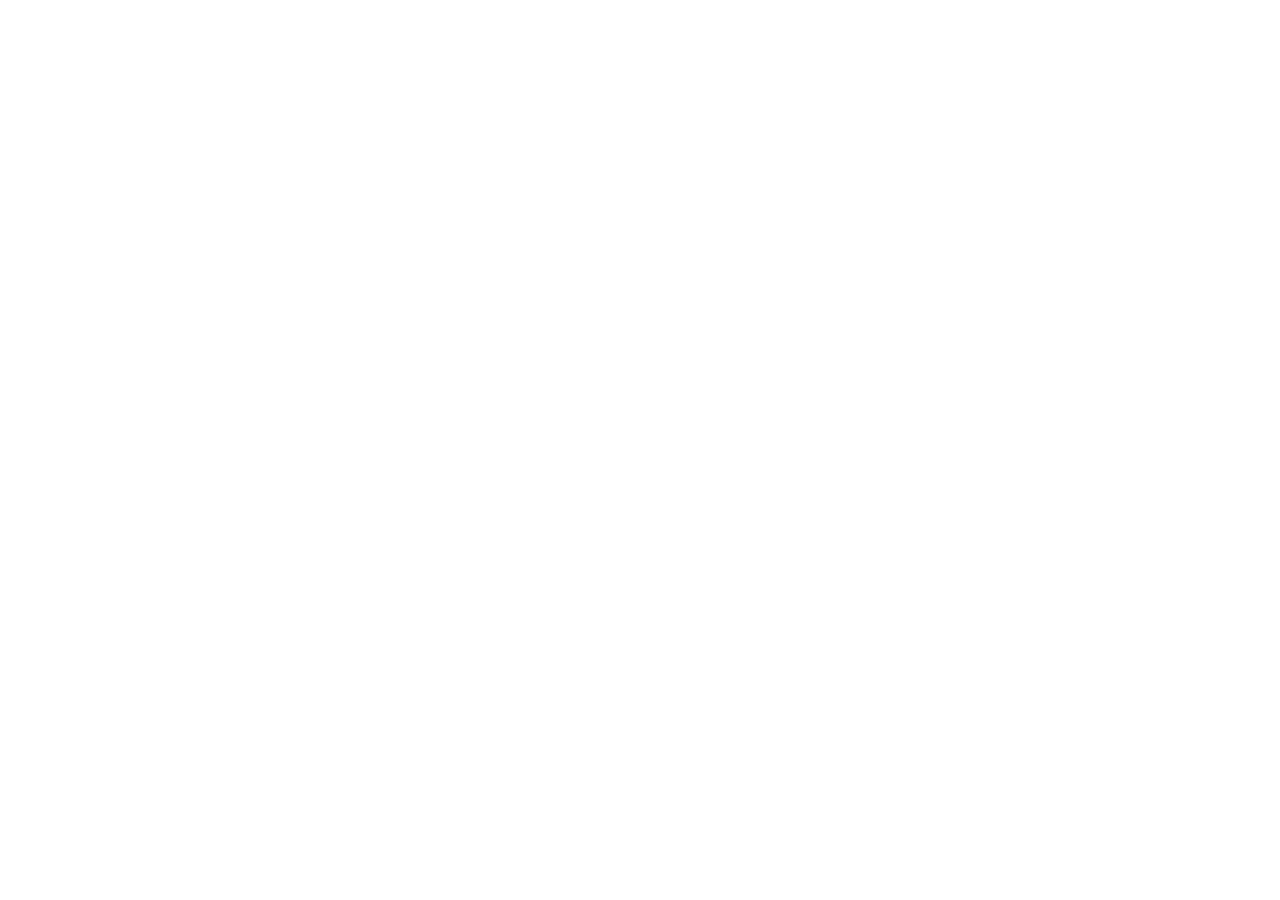
==== contato.html @ d496a8e2 "Atualizações do site, novo css, criação de outras páginas, adicionando o script.js e o comentarios.j" ====
<!DOCTYPE html>
<html lang="pt-BR">
<head>
    <meta charset="UTF-8">
    <meta name="viewport" content="width=device-width, initial-scale=1.0">
    <title>Gabriel Ensina | Contatos</title>
    <link href="https://cdn.jsdelivr.net/npm/bootstrap@5.3.0/dist/css/bootstrap.min.css" rel="stylesheet">
    <link href="https://cdnjs.cloudflare.com/ajax/libs/font-awesome/6.0.0/css/all.min.css" rel="stylesheet">
    <link href="https://fonts.googleapis.com/css2?family=Roboto:wght@400;500;700&display=swap" rel="stylesheet">
    <link rel="stylesheet" href="styles.css">
</head>
<body>

</body>
</html>
---- styles.css ----
:root {
    --primaria: #133555;
    --secundaria: #112b63;
    --destaque: #ffc107;
    --claro: #f9f9f9;
    --escuro: #121212;
}

body {
    font-family: 'Roboto', sans-serif;
    background: linear-gradient(170deg, var(--primaria), var(--secundaria));
    color: var(--claro);
    overflow-x: hidden;
}

/* Menu superior */
.navbar {
    background-color: var(--primaria);
    opacity: 0.95;
    min-height: 80px;
}
.nav-link {
    color: var(--claro) !important;
    font-weight: 500;
    transition: color 0.3s ease;
}
.nav-link:hover {
    color: var(--destaque) !important;
}

/* Banner principal */
.hero{
    height: 35vh;
    background-size: cover;
    background-position: center;
    background-attachment: fixed;
}

/* Botões */
.btn-warning, .btn-warning:hover, .btn-warning:focus, .btn-warning:active {
    background-color: var(--destaque);
    color: var(--secundaria);
    width: 200px;
}
.btn-warning:hover{
    background-color: #fcd45c;
}
.btn-azul:hover, .btn-azul:focus, .btn-azul:active, .btn-azul:active:focus, .btn-azul:active:hover {
    background-color: var(--primaria);
    border-color: var(--primaria);
}

/* Seção de conteúdos */
.topic-card {
    transition: all 0.3s ease;
    border-radius: 15px;
}
.topic-card:hover {
    transform: translateY(-10px);
    background-color: var(--destaque);
}
.topic-card:hover h3, .topic-card:hover p, .topic-card:hover .icon-box {
    color: var(--secundaria);
}
.icon-box {
    font-size: 2.5rem;
    color: var(--primaria);
}

/* Estilo de títulos */
.section-title {
    font-weight: 700;
    position: relative;
    padding-bottom: 10px;
    margin-bottom: 20px;
}
.section-title::after {
    content: '';
    position: absolute;
    bottom: 0;
    left: 50%;
    transform: translateX(-50%);
    width: 60px;
    height: 4px;
    background-color: var(--destaque);
    border-radius: 2px;
}

/* Foto do Gabriel */
.profile-img {
    max-width: 300px;
    height: auto;
    border: 4px solid var(--destaque);
}

/* Ajustes Responsivos */
@media (max-width: 991px) {
    .hero { height: 25vh; margin-bottom: 20px;}
    .topic-card { margin-bottom: 20px; }
    .navbar-collapse {
        background-color: var(--primaria);
        padding: 20px 10px;
    }
    .navbar .container {
        display: flex !important;
        flex-direction: row !important;
        justify-content: space-between !important;
        align-items: center !important;
    }
    .nav-item .btn-warning {
        margin-top: 10px;
    }
}

@media (max-width: 768px) {
    section { padding: 40px 20px; }
    .hero h1 { font-size: 1.5rem; }
    .hero { height: auto; padding: 30px 20px 40px; }
    .navbar-collapse {
        background-color: var(--primaria);
        padding: 0px;
    }
    .navbar a.navbar-brand img{
        max-width: 200px;
        height: auto;
    }
    .profile-img {  
        max-height: 300px; 
        object-fit: cover; 
        min-width: 100%;
    }
    .btn-warning, .btn-azul { 
        width: 100% !important; 
        display: block;
    }
}
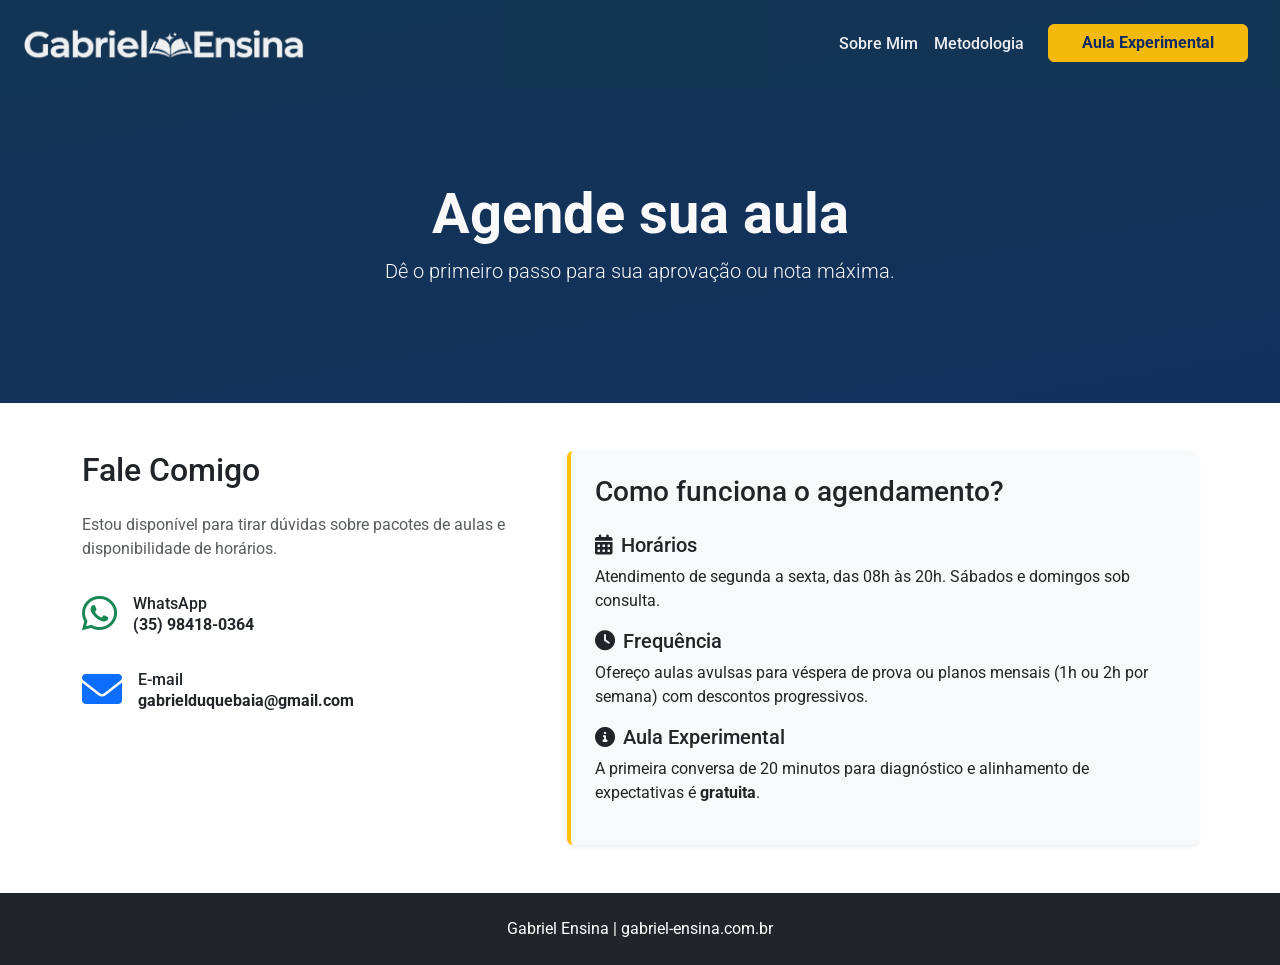
==== commit 2ec20362: "Site pronto, verificar aprovação do cliente" ====
--- a/contato.html
+++ b/contato.html
@@ -3,7 +3,7 @@
 <head>
     <meta charset="UTF-8">
     <meta name="viewport" content="width=device-width, initial-scale=1.0">
-    <title>Gabriel Ensina | Contatos</title>
+    <title>Gabriel Ensina | Entre em contato</title>
     <link href="https://cdn.jsdelivr.net/npm/bootstrap@5.3.0/dist/css/bootstrap.min.css" rel="stylesheet">
     <link href="https://cdnjs.cloudflare.com/ajax/libs/font-awesome/6.0.0/css/all.min.css" rel="stylesheet">
     <link href="https://fonts.googleapis.com/css2?family=Roboto:wght@400;500;700&display=swap" rel="stylesheet">
@@ -11,5 +11,79 @@
 </head>
 <body>
 
+    <!-- Menu Superior contendo logotipo e botões "Sobre mim", "Metodologia" e "Aula Experimental" -->
+    <!-- Carregado dinamicamente por script.js para facilitar manutenção e evitar repetição de código -->
+    <div id="navbar"></div>
+
+    <!-- Seção Hero com título e descrição -->
+    <header class="hero d-flex align-items-center">
+        <div class="container text-center">
+            <h1 class="display-4 fw-bold">Agende sua aula</h1>
+            <p class="lead mb-4">Dê o primeiro passo para sua aprovação ou nota máxima.</p>
+        </div>
+    </header>
+
+    <main>
+        <!-- Seção de contato -->
+        <section id="pagina-contato" class="py-5 bg-white text-dark">
+            <div class="container">
+                <div class="row g-5">
+                    <div class="col-md-5">
+                        <h2 class="mb-4">Fale Comigo</h2>
+                        <p class="mb-4 text-muted">Estou disponível para tirar dúvidas sobre pacotes de aulas e disponibilidade de horários.</p>
+                        
+                        <!-- Seção de WhatsApp direto para contato -->
+                        <div class="d-flex align-items-center mb-3">
+                            <div class="icon-box me-3"><i class="fab fa-whatsapp text-success"></i></div>
+                            <div>
+                                <h6 class="mb-0">WhatsApp</h6>
+                                <a href="https://wa.me/5531984180364" class="text-decoration-none" target="_blank">
+                                    <p class="numero-whatsapp text-dark fw-bold mb-0">(35) 98418-0364</p>
+                                </a>
+                            </div>
+                        </div>
+
+                        <!-- Seção de E-mail -->
+                        <div class="d-flex align-items-center mb-3">
+                            <div class="icon-box me-3"><i class="fas fa-envelope text-primary"></i></div>
+                            <div>
+                                <h6 class="mb-0">E-mail</h6>
+                                <a href="mailto:gabrielduquebaia@gmail.com" class="text-decoration-none">
+                                    <p class="email text-dark fw-bold mb-0">gabrielduquebaia@gmail.com</p>
+                                </a>
+                            </div>
+                        </div>
+                    </div>
+
+                    <!-- Seção de informações sobre o agendamento -->
+                    <div id="info-agendamento" class="col-md-7">
+                        <div class="p-4 bg-light rounded shadow-sm border-start border-4 border-warning">
+                            <h3 class="mb-4">Como funciona o agendamento?</h3>
+                            <div class="mb-3">
+                                <h5><i class="fas fa-calendar-alt me-2"></i>Horários</h5>
+                                <p>Atendimento de segunda a sexta, das 08h às 20h. Sábados e domingos sob consulta.</p>
+                            </div>
+                            <div class="mb-3">
+                                <h5><i class="fas fa-clock me-2"></i>Frequência</h5>
+                                <p>Ofereço aulas avulsas para véspera de prova ou planos mensais (1h ou 2h por semana) com descontos progressivos.</p>
+                            </div>
+                            <div class="mb-0">
+                                <h5><i class="fas fa-info-circle me-2"></i>Aula Experimental</h5>
+                                <p>A primeira conversa de 20 minutos para diagnóstico e alinhamento de expectativas é <strong>gratuita</strong>.</p>
+                            </div>
+                        </div>
+                    </div>
+                </div>
+            </div>
+        </section>
+
+    </main>
+
+    <!-- Rodapé simples com nome e site -->
+    <!-- Carregado dinamicamente por script.js -->
+    <div id="footer"></div>
+
+    <script src="script.js"></script>
+    <script src="https://cdn.jsdelivr.net/npm/bootstrap@5.3.0/dist/js/bootstrap.bundle.min.js"></script>
 </body>
 </html>
--- a/styles.css
+++ b/styles.css
@@ -93,9 +93,49 @@
     border: 4px solid var(--destaque);
 }
 
+/* Seção de Comentários */
+.card-comentario {
+    transition: all 0.3s ease;
+}
+.card-comentario:hover {
+    transform: translateY(-5px);
+}
+
+.bg-primary {
+    background-color: var(--primaria) !important;
+}
+
+.numero-whatsapp:hover, .email:hover {
+    text-decoration: underline;
+}
+
+/* Botão WhatsApp Fixo na tela */
+.whatsapp-fixed {
+    position: fixed;
+    bottom: 25px;
+    right: 25px;
+    width: 60px;
+    height: 60px;
+    background-color: #25d366;
+    color: white !important;
+    border-radius: 50%;
+    display: flex;
+    align-items: center;
+    justify-content: center;
+    font-size: 35px;
+    z-index: 1000;
+    transition: all 0.3s ease;
+}
+
+.whatsapp-fixed:hover {
+    background-color: #128c5f;
+    transform: scale(1.1);
+}
+
 /* Ajustes Responsivos */
 @media (max-width: 991px) {
-    .hero { height: 25vh; margin-bottom: 20px;}
+    .hero { height: 30
+        vh; margin-bottom: 20px;}
     .topic-card { margin-bottom: 20px; }
     .navbar-collapse {
         background-color: var(--primaria);
